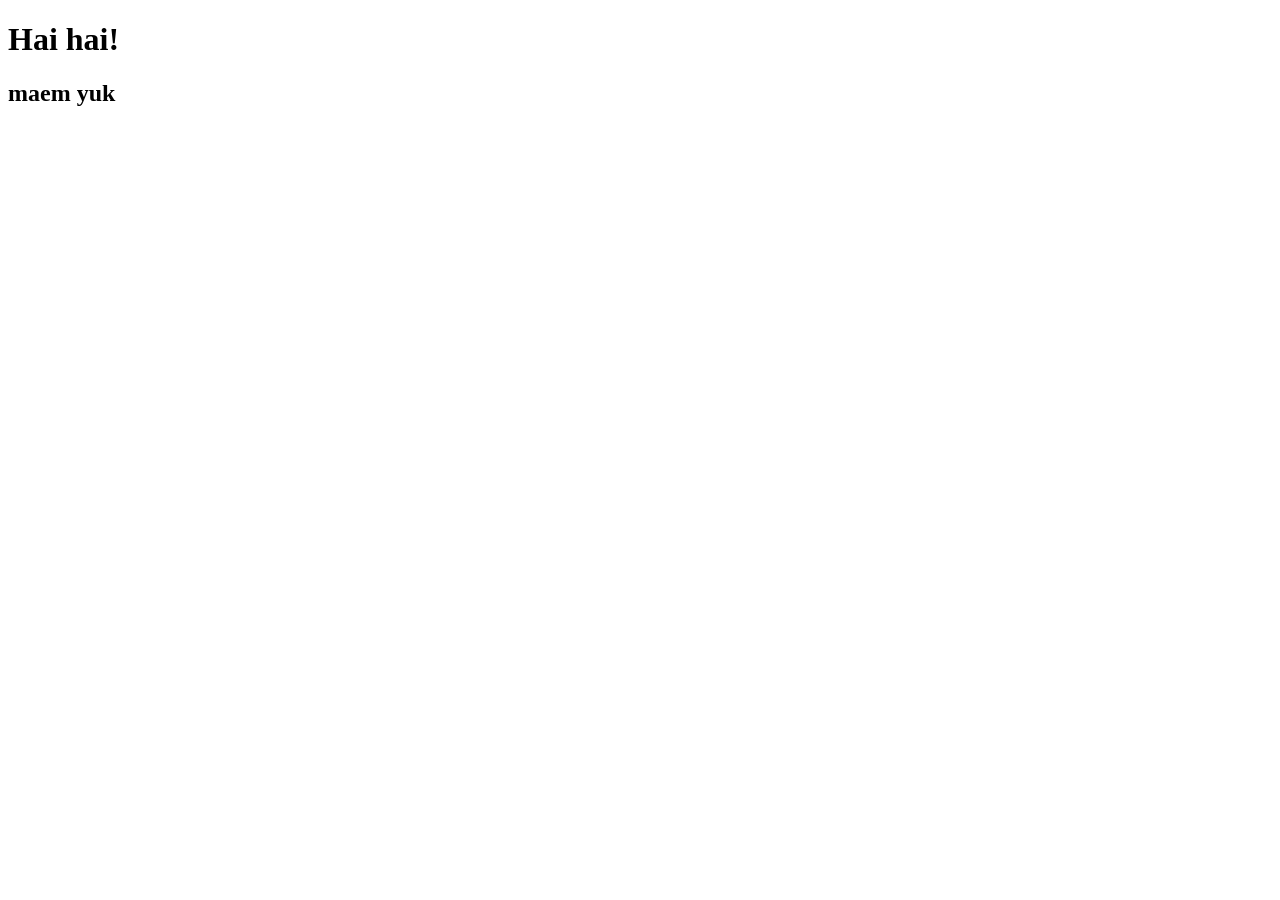
==== index.html @ ae4b8626 "update titut" ====
<!DOCTYPE html>
<html lang="en">
    <head>
        <meta charset="UTF-8">
        <meta name="viewport" content="width=device-width, initial-scale=1.0">
        <title>Document</title>
    </head>
    <body>
        <h1>Hai hai!
        <h2>maem yuk</h2>
    </body>
</html>
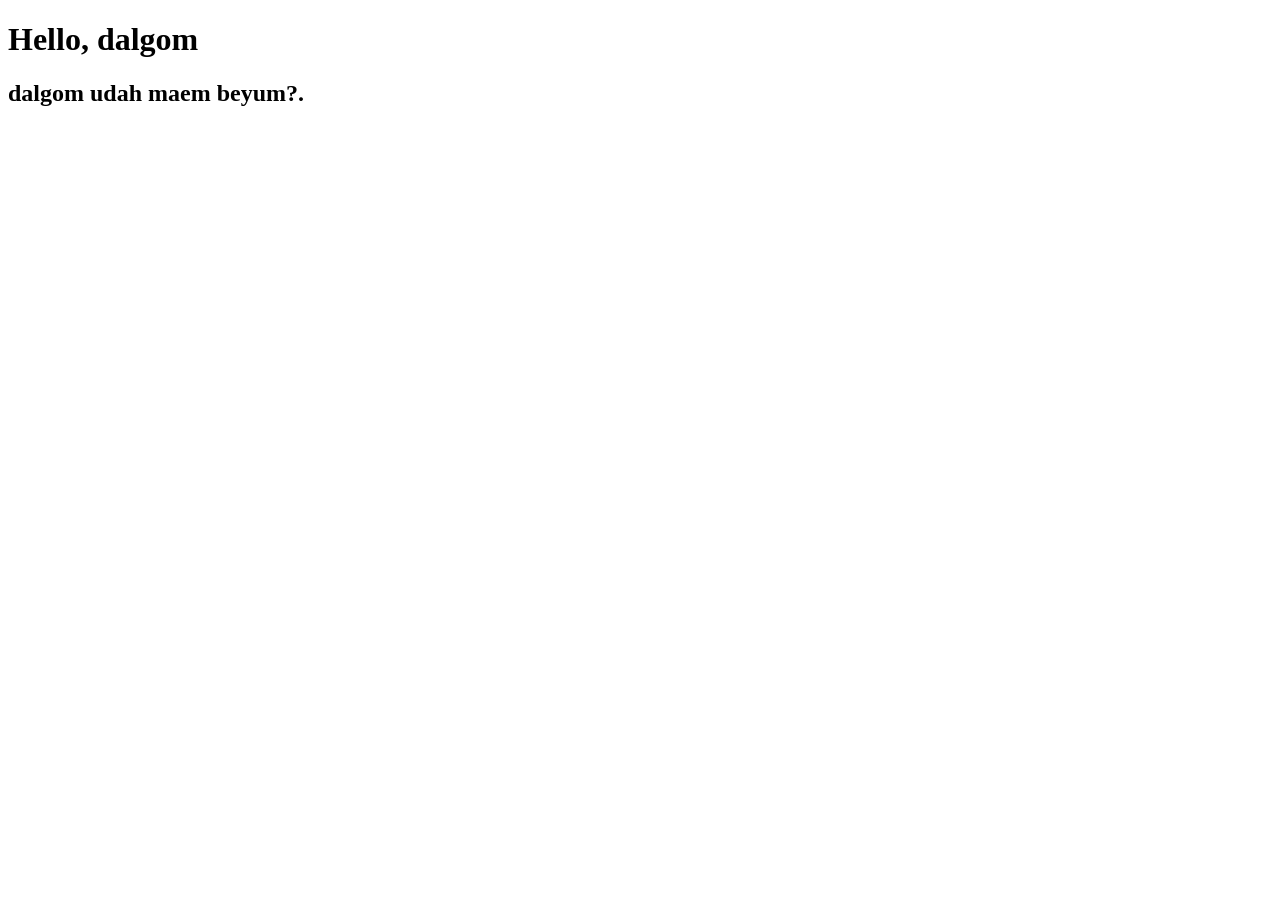
==== commit b52c3eaa: "latihan ti" ====
--- a/index.html
+++ b/index.html
@@ -6,7 +6,7 @@
         <title>Document</title>
     </head>
     <body>
-        <h1>Hai hai!
-        <h2>maem yuk</h2>
+        <h1>Hello, dalgom</h1>
+        <h2>dalgom udah maem beyum?.</h2>
     </body>
-</html>+</html> 
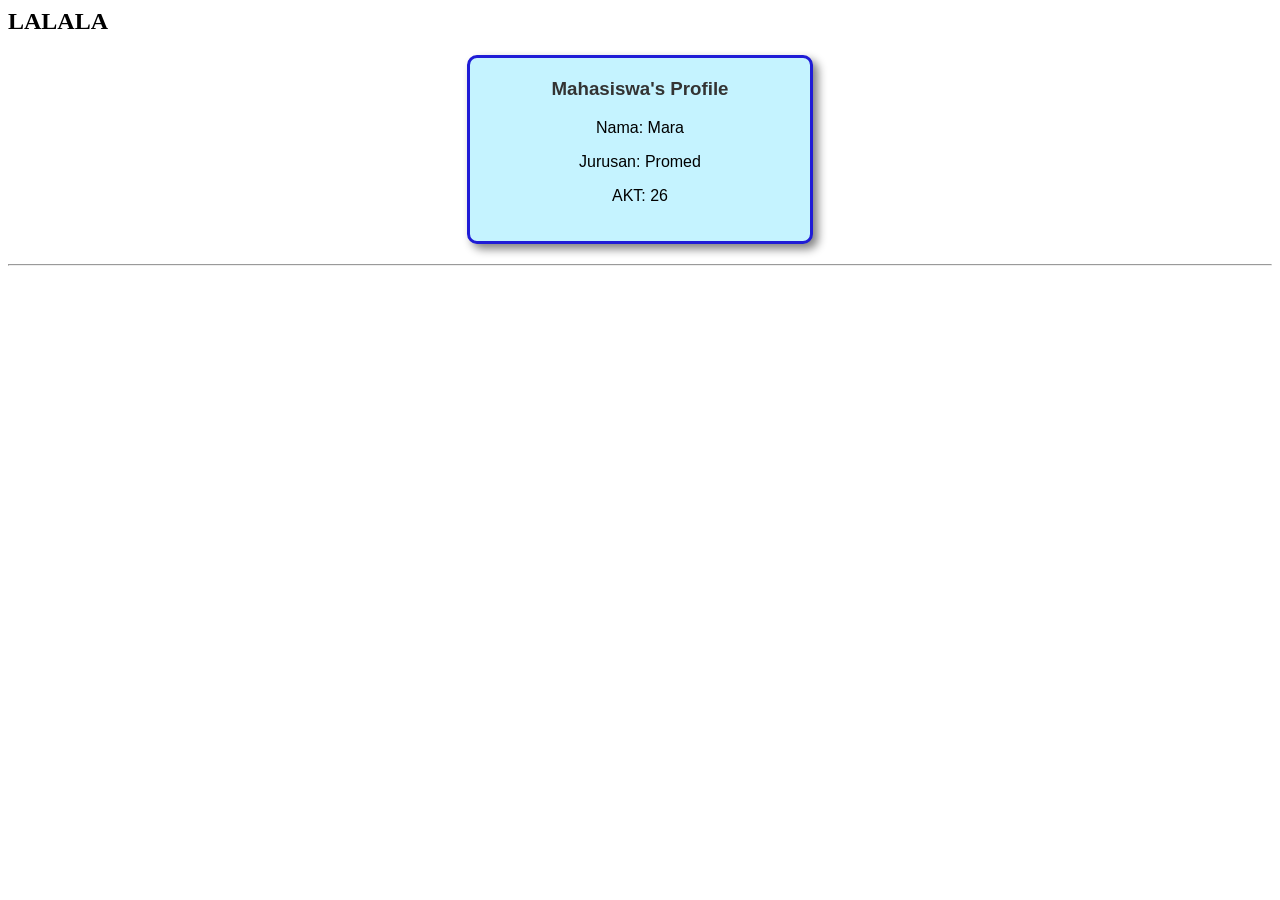
==== commit b4510933: "MARA.html" ====
--- a/index.html
+++ b/index.html
@@ -1,12 +1,23 @@
-<!DOCTYPE html>
-<html lang="en">
-    <head>
-        <meta charset="UTF-8">
-        <meta name="viewport" content="width=device-width, initial-scale=1.0">
-        <title>Document</title>
-    </head>
-    <body>
-        <h1>Hello, dalgom</h1>
-        <h2>dalgom udah maem beyum?.</h2>
-    </body>
-</html> +<html>
+<head>
+    <meta charset="UTF-8">
+   <h2>LALALA</h2>
+    <div style="
+        width: 300px;
+        padding: 20px;
+        margin: 20px auto;
+        background-color: #c5f3ff;
+        border: 3px solid #1f1cd6;
+        border-radius: 10px;
+        text-align: center;
+        font-family: Arial;
+        box-shadow: 5px 5px 10px gray;
+    ">
+        <h3 style="color: #333; margin-top: 0;">Mahasiswa's Profile</h2>
+        <p>Nama: Mara</p>
+        <p>Jurusan: Promed</p>
+        <p>AKT: 26</p>
+    </div>
+    <hr>
+</body>
+</html>
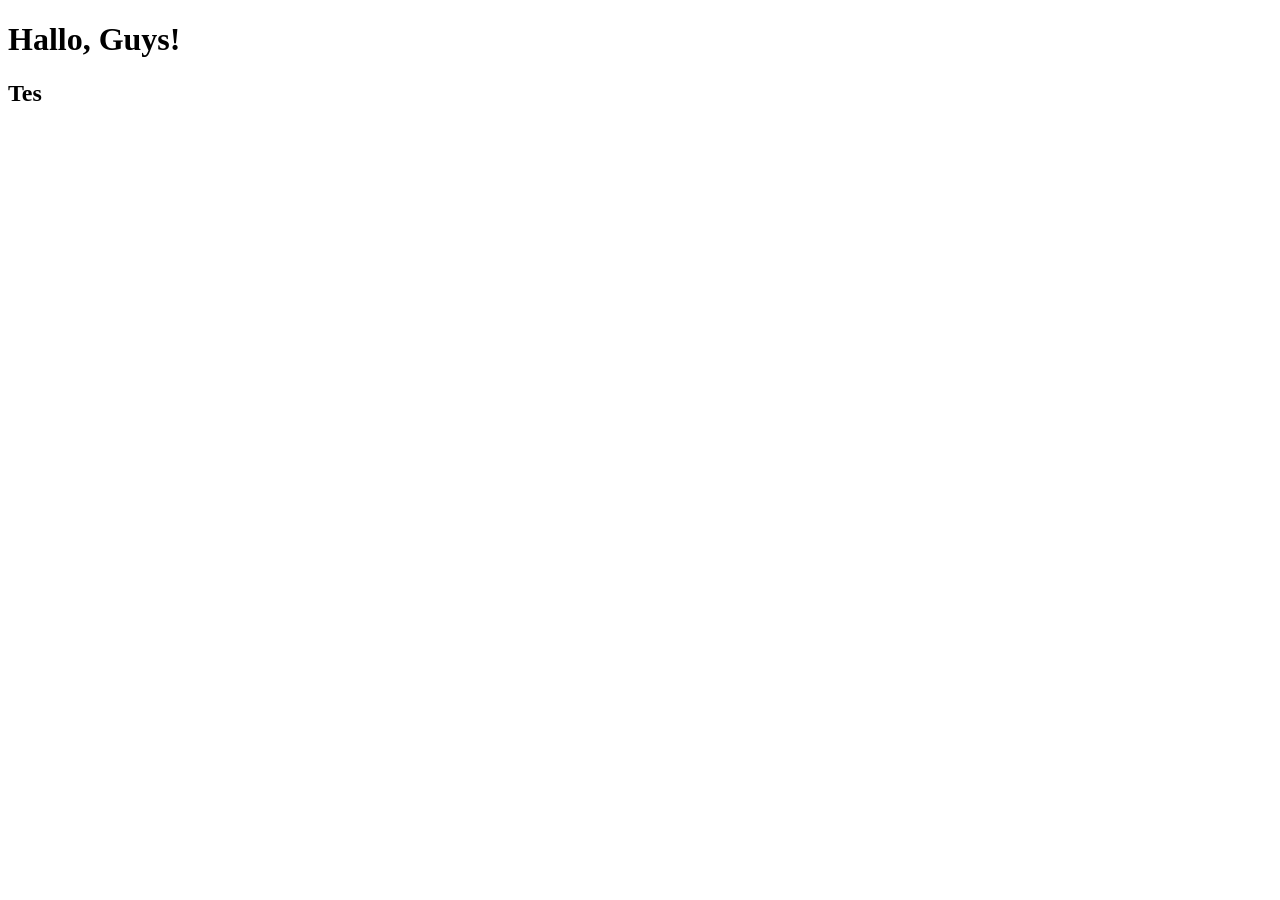
==== commit befbb8b7: "nabil" ====
--- a/index.html
+++ b/index.html
@@ -1,23 +1,12 @@
-<html>
-<head>
-    <meta charset="UTF-8">
-   <h2>LALALA</h2>
-    <div style="
-        width: 300px;
-        padding: 20px;
-        margin: 20px auto;
-        background-color: #c5f3ff;
-        border: 3px solid #1f1cd6;
-        border-radius: 10px;
-        text-align: center;
-        font-family: Arial;
-        box-shadow: 5px 5px 10px gray;
-    ">
-        <h3 style="color: #333; margin-top: 0;">Mahasiswa's Profile</h2>
-        <p>Nama: Mara</p>
-        <p>Jurusan: Promed</p>
-        <p>AKT: 26</p>
-    </div>
-    <hr>
-</body>
+<!DOCTYPE html>
+<html lang="en">
+    <head>
+        <meta charset="UTF-8">
+        <meta name="viewport" content="width=device-width, initial-scale=1.0">
+        <title>Document</title>
+    </head>
+    <body>
+        <h1>Hallo, Guys!</h1>
+        <h2>Tes</h2>
+    </body>
 </html>
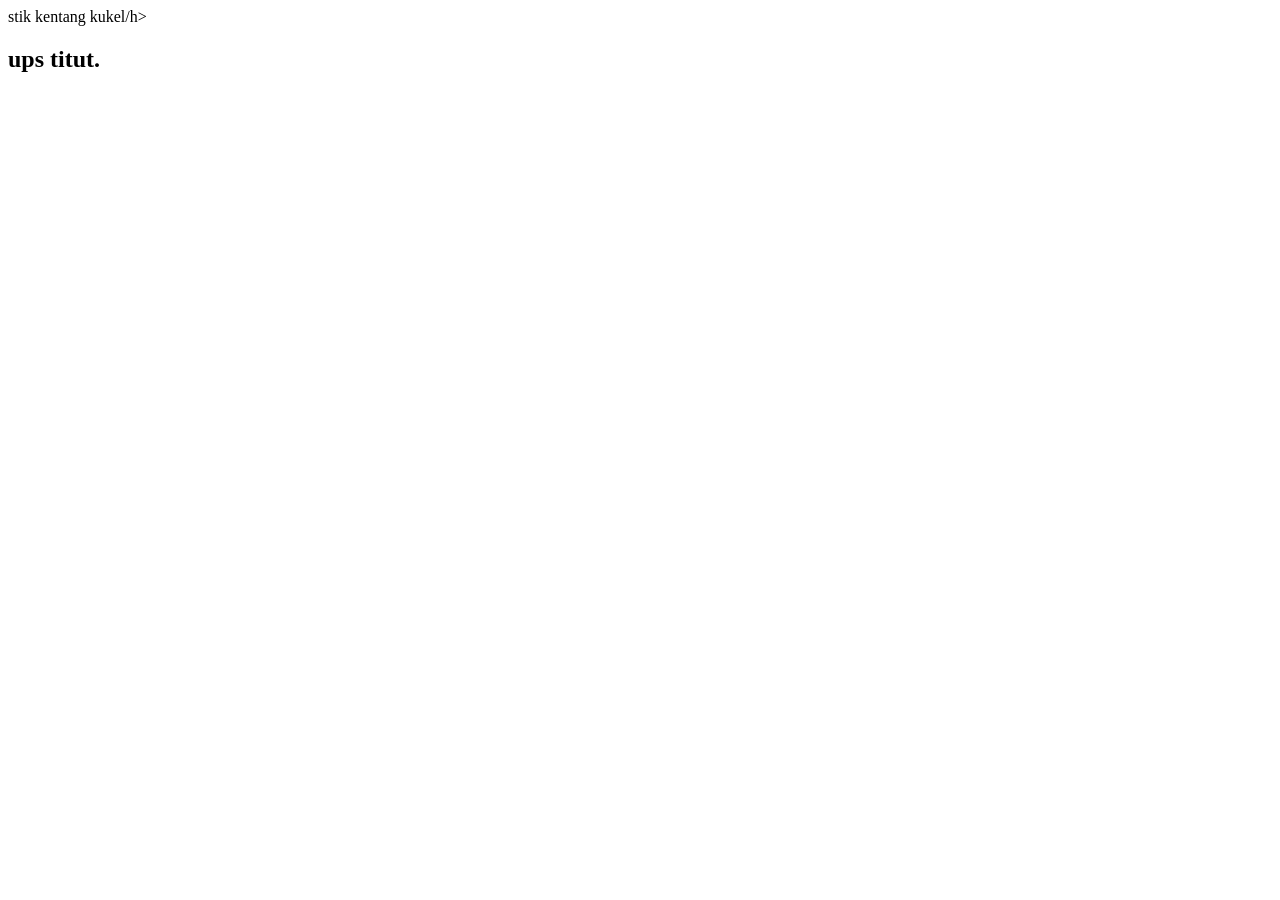
==== commit c21ee1df: "yasmin.html" ====
--- a/index.html
+++ b/index.html
@@ -6,7 +6,7 @@
         <title>Document</title>
     </head>
     <body>
-        <h1>Hallo, Guys!</h1>
-        <h2>Tes</h2>
+        <h>stik kentang kukel/h></h1>
+        <h2>ups titut.</h2>
     </body>
 </html>
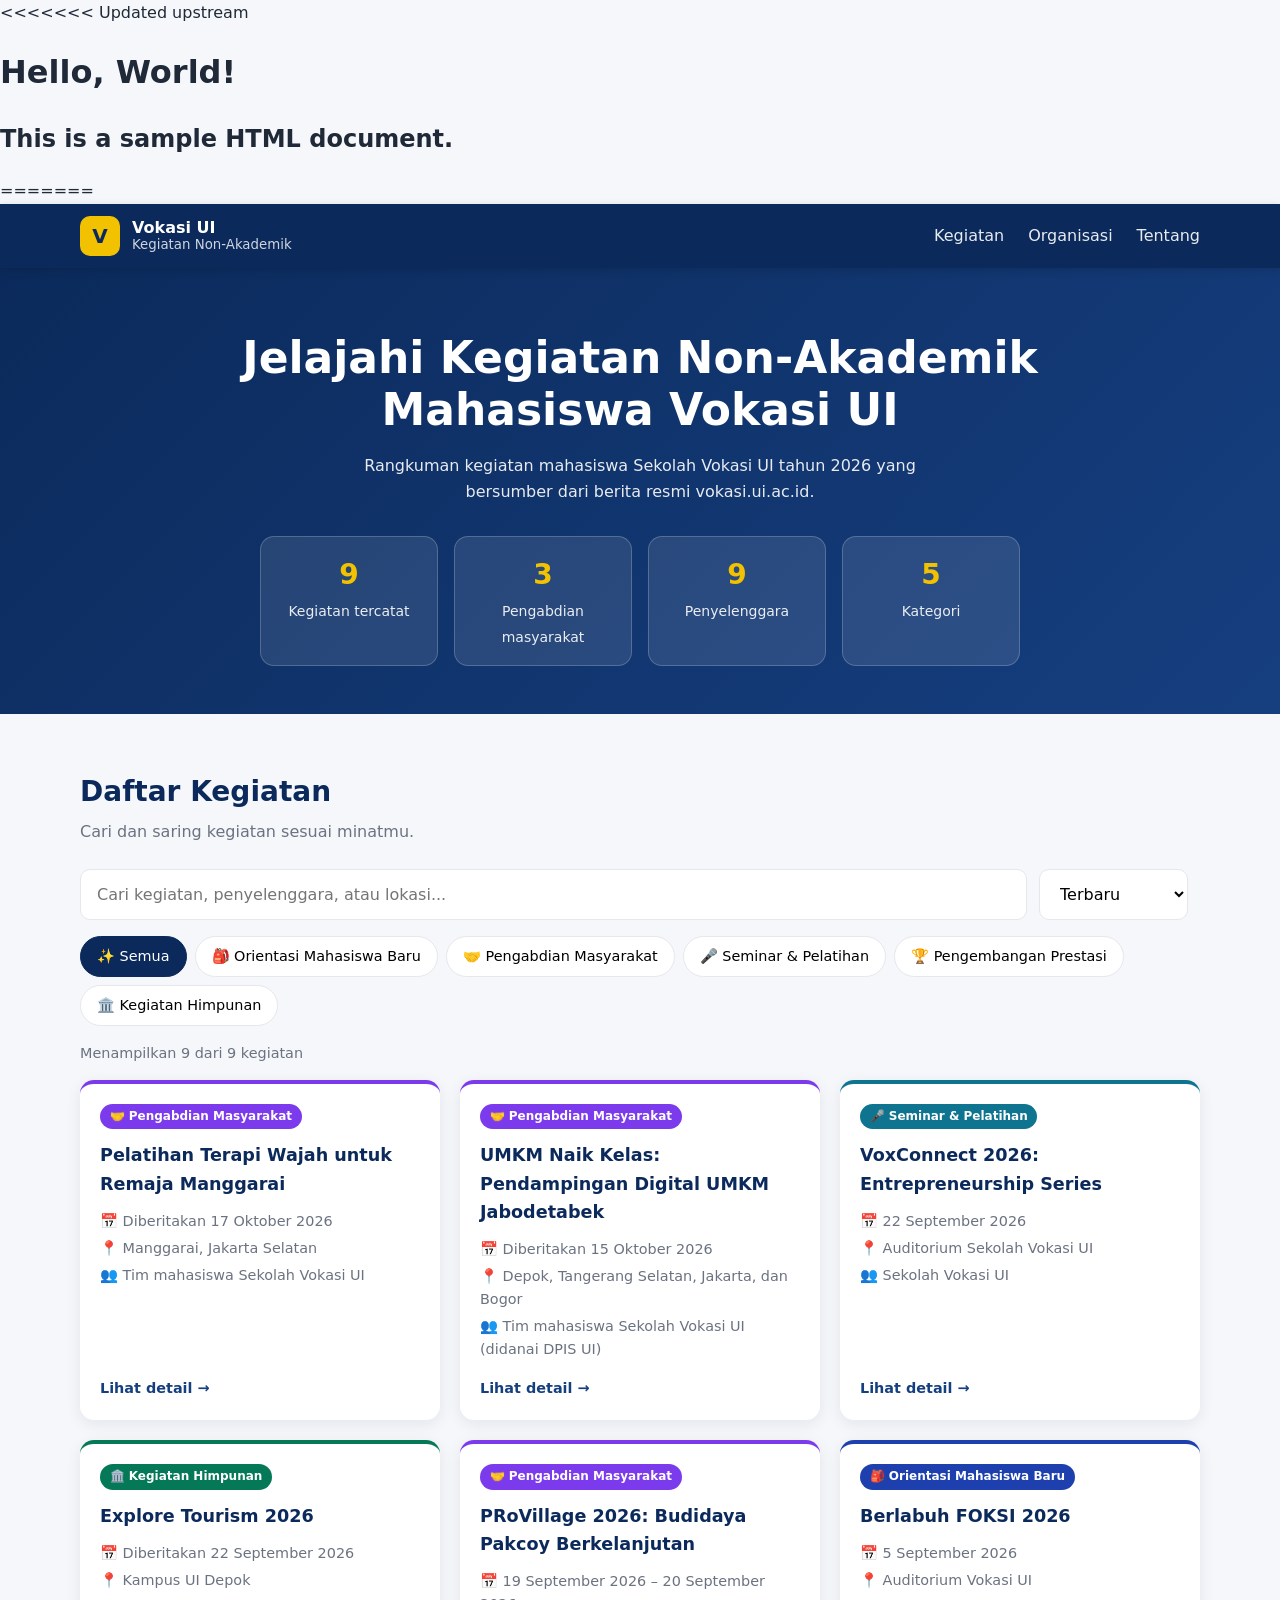
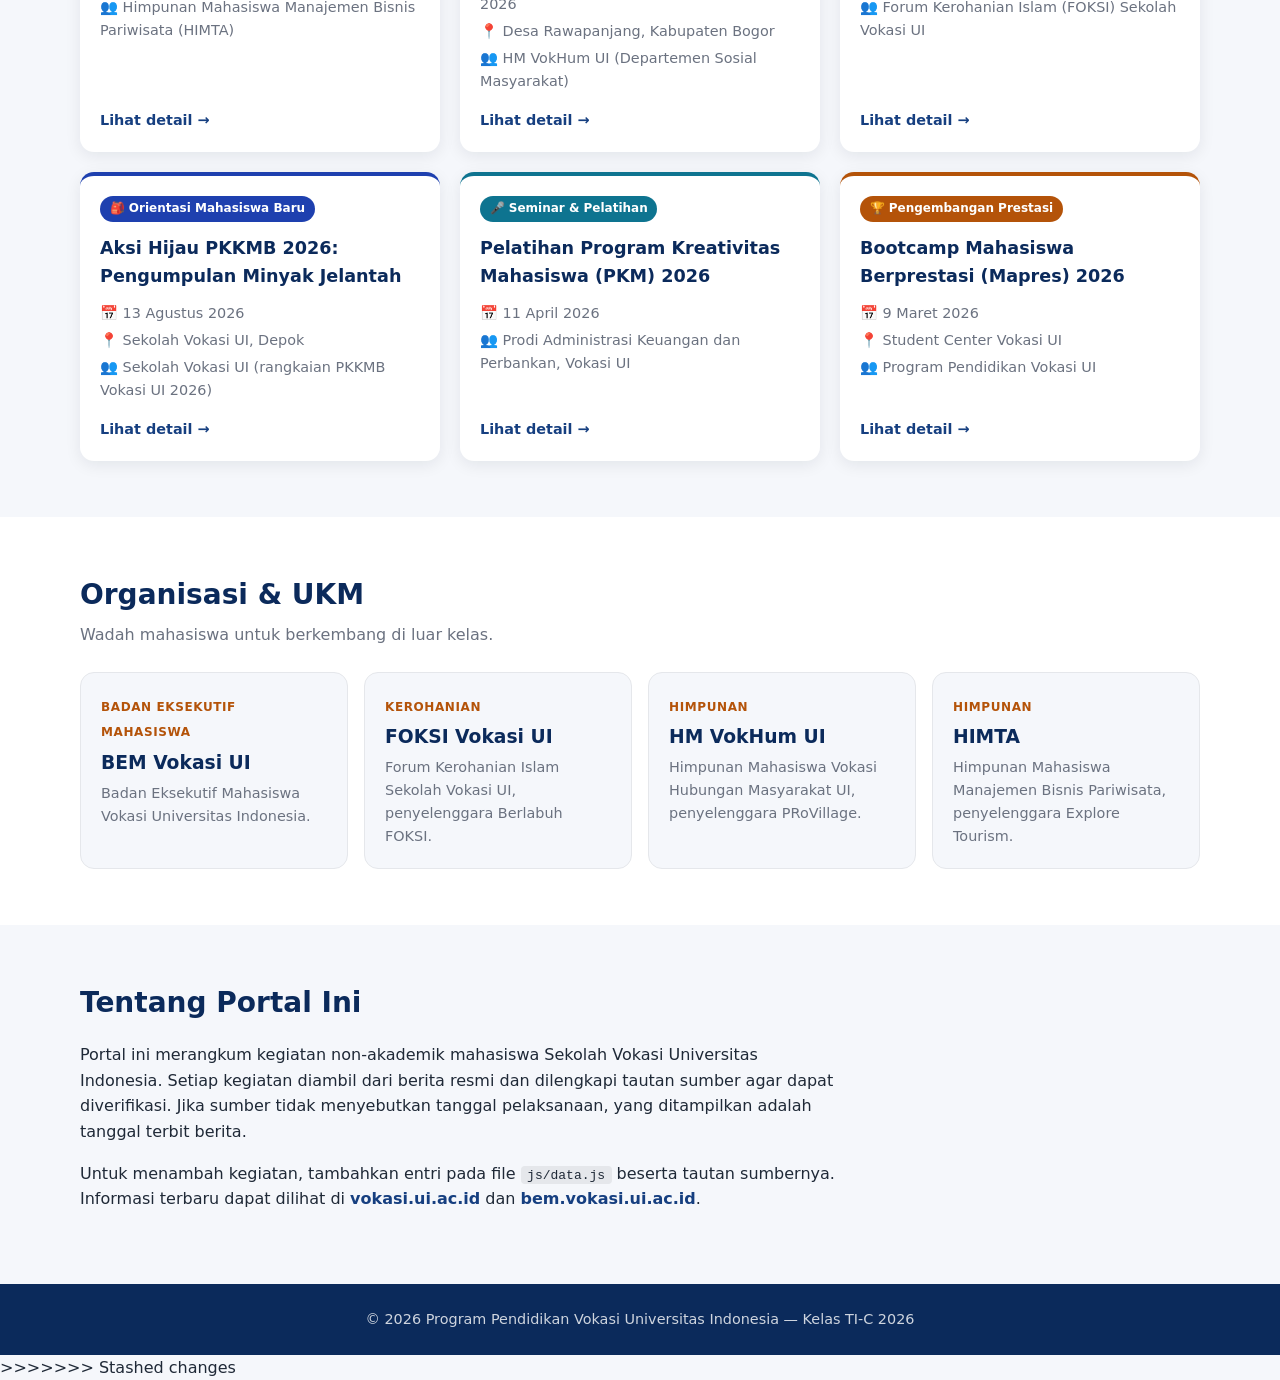
==== commit 68084d15: "testing" ====
--- a/index.html
+++ b/index.html
@@ -1,12 +1,105 @@
 <!DOCTYPE html>
-<html lang="en">
+<html lang="id">
     <head>
         <meta charset="UTF-8">
         <meta name="viewport" content="width=device-width, initial-scale=1.0">
-        <title>Document</title>
+        <title>Kegiatan Non-Akademik | Vokasi UI</title>
+        <meta name="description" content="Portal informasi kegiatan non-akademik mahasiswa Program Pendidikan Vokasi Universitas Indonesia.">
+        <link rel="stylesheet" href="css/style.css">
     </head>
     <body>
-        <h>stik kentang kukel/h></h1>
-        <h2>ups titut.</h2>
+<<<<<<< Updated upstream
+        <h1>Hello, World!</h1>
+        <h2>This is a sample HTML document.</h2>
+=======
+        <header class="navbar">
+            <div class="container navbar-inner">
+                <a href="#" class="brand">
+                    <span class="brand-logo">V</span>
+                    <span class="brand-text">
+                        <strong>Vokasi UI</strong>
+                        <small>Kegiatan Non-Akademik</small>
+                    </span>
+                </a>
+                <button class="nav-toggle" aria-label="Buka menu" aria-expanded="false">☰</button>
+                <nav class="nav-links">
+                    <a href="#kegiatan">Kegiatan</a>
+                    <a href="#organisasi">Organisasi</a>
+                    <a href="#tentang">Tentang</a>
+                </nav>
+            </div>
+        </header>
+
+        <section class="hero">
+            <div class="container">
+                <h1>Jelajahi Kegiatan Non-Akademik<br>Mahasiswa Vokasi UI</h1>
+                <p>Rangkuman kegiatan mahasiswa Sekolah Vokasi UI tahun 2026 yang bersumber dari berita resmi vokasi.ui.ac.id.</p>
+                <div class="stats" id="stats"></div>
+            </div>
+        </section>
+
+        <main>
+            <section id="kegiatan" class="container section">
+                <div class="section-head">
+                    <h2>Daftar Kegiatan</h2>
+                    <p>Cari dan saring kegiatan sesuai minatmu.</p>
+                </div>
+
+                <div class="toolbar">
+                    <input type="search" id="search" placeholder="Cari kegiatan, penyelenggara, atau lokasi..." aria-label="Cari kegiatan">
+                    <select id="sort" aria-label="Urutkan">
+                        <option value="terbaru">Terbaru</option>
+                        <option value="terlama">Terlama</option>
+                        <option value="nama">Nama (A–Z)</option>
+                    </select>
+                </div>
+
+                <div class="chips" id="categories" role="tablist" aria-label="Kategori"></div>
+
+                <p class="result-count" id="result-count"></p>
+                <div class="grid" id="event-list"></div>
+                <p class="empty" id="empty" hidden>Tidak ada kegiatan yang cocok dengan pencarianmu.</p>
+            </section>
+
+            <section id="organisasi" class="section section-alt">
+                <div class="container">
+                    <div class="section-head">
+                        <h2>Organisasi &amp; UKM</h2>
+                        <p>Wadah mahasiswa untuk berkembang di luar kelas.</p>
+                    </div>
+                    <div class="org-grid" id="org-list"></div>
+                </div>
+            </section>
+
+            <section id="tentang" class="container section about">
+                <h2>Tentang Portal Ini</h2>
+                <p>
+                    Portal ini merangkum kegiatan non-akademik mahasiswa Sekolah Vokasi Universitas Indonesia.
+                    Setiap kegiatan diambil dari berita resmi dan dilengkapi tautan sumber agar dapat diverifikasi.
+                    Jika sumber tidak menyebutkan tanggal pelaksanaan, yang ditampilkan adalah tanggal terbit berita.
+                </p>
+                <p>
+                    Untuk menambah kegiatan, tambahkan entri pada file <code>js/data.js</code> beserta tautan sumbernya.
+                    Informasi terbaru dapat dilihat di
+                    <a href="https://vokasi.ui.ac.id/web/" target="_blank" rel="noopener">vokasi.ui.ac.id</a> dan
+                    <a href="https://bem.vokasi.ui.ac.id/" target="_blank" rel="noopener">bem.vokasi.ui.ac.id</a>.
+                </p>
+            </section>
+        </main>
+
+        <footer class="footer">
+            <div class="container">
+                <p>&copy; <span id="year"></span> Program Pendidikan Vokasi Universitas Indonesia — Kelas TI-C 2026</p>
+            </div>
+        </footer>
+
+        <dialog id="detail" class="modal">
+            <button class="modal-close" aria-label="Tutup">&times;</button>
+            <div id="detail-body"></div>
+        </dialog>
+
+        <script src="js/data.js"></script>
+        <script src="js/app.js"></script>
+>>>>>>> Stashed changes
     </body>
-</html>+</html>
--- a/css/style.css
+++ b/css/style.css
@@ -0,0 +1,462 @@
+:root {
+    --primary: #0b2a5b;
+    --primary-light: #163f80;
+    --accent: #f2c200;
+    --bg: #f5f7fb;
+    --surface: #ffffff;
+    --text: #1f2937;
+    --muted: #6b7280;
+    --border: #e5e7eb;
+    --radius: 14px;
+    --shadow: 0 4px 16px rgba(15, 23, 42, 0.08);
+}
+
+* {
+    box-sizing: border-box;
+}
+
+html {
+    scroll-behavior: smooth;
+}
+
+body {
+    margin: 0;
+    font-family: system-ui, -apple-system, "Segoe UI", Roboto, "Helvetica Neue", Arial, sans-serif;
+    color: var(--text);
+    background: var(--bg);
+    line-height: 1.6;
+}
+
+a {
+    color: inherit;
+    text-decoration: none;
+}
+
+.container {
+    width: min(1120px, 100% - 2rem);
+    margin-inline: auto;
+}
+
+/* Navbar */
+.navbar {
+    position: sticky;
+    top: 0;
+    z-index: 10;
+    background: var(--primary);
+    color: #fff;
+    box-shadow: 0 2px 8px rgba(0, 0, 0, 0.15);
+}
+
+.navbar-inner {
+    display: flex;
+    align-items: center;
+    justify-content: space-between;
+    padding-block: 0.75rem;
+}
+
+.brand {
+    display: flex;
+    align-items: center;
+    gap: 0.75rem;
+}
+
+.brand-logo {
+    display: grid;
+    place-items: center;
+    width: 40px;
+    height: 40px;
+    border-radius: 10px;
+    background: var(--accent);
+    color: var(--primary);
+    font-weight: 800;
+    font-size: 1.25rem;
+}
+
+.brand-text {
+    display: flex;
+    flex-direction: column;
+    line-height: 1.2;
+}
+
+.brand-text small {
+    opacity: 0.8;
+}
+
+.nav-links {
+    display: flex;
+    gap: 1.5rem;
+}
+
+.nav-links a {
+    font-weight: 500;
+    opacity: 0.9;
+}
+
+.nav-links a:hover {
+    color: var(--accent);
+    opacity: 1;
+}
+
+.nav-toggle {
+    display: none;
+    background: none;
+    border: 0;
+    color: #fff;
+    font-size: 1.5rem;
+    cursor: pointer;
+}
+
+/* Hero */
+.hero {
+    background: linear-gradient(135deg, var(--primary) 0%, var(--primary-light) 100%);
+    color: #fff;
+    padding: 4rem 0 3rem;
+    text-align: center;
+}
+
+.hero h1 {
+    margin: 0 0 1rem;
+    font-size: clamp(1.75rem, 4vw, 2.75rem);
+    line-height: 1.2;
+}
+
+.hero p {
+    margin: 0 auto 2rem;
+    max-width: 640px;
+    opacity: 0.9;
+}
+
+.stats {
+    display: grid;
+    grid-template-columns: repeat(4, 1fr);
+    gap: 1rem;
+    max-width: 760px;
+    margin-inline: auto;
+}
+
+.stat {
+    background: rgba(255, 255, 255, 0.1);
+    border: 1px solid rgba(255, 255, 255, 0.2);
+    border-radius: var(--radius);
+    padding: 1rem;
+}
+
+.stat strong {
+    display: block;
+    font-size: 1.75rem;
+    color: var(--accent);
+}
+
+.stat span {
+    font-size: 0.875rem;
+    opacity: 0.9;
+}
+
+/* Sections */
+.section {
+    padding-block: 3.5rem;
+}
+
+.section-alt {
+    background: var(--surface);
+}
+
+.section-head {
+    margin-bottom: 1.5rem;
+}
+
+.section-head h2,
+.about h2 {
+    margin: 0;
+    color: var(--primary);
+    font-size: 1.75rem;
+}
+
+.section-head p {
+    margin: 0.25rem 0 0;
+    color: var(--muted);
+}
+
+/* Toolbar */
+.toolbar {
+    display: grid;
+    grid-template-columns: 1fr auto auto;
+    gap: 0.75rem;
+    margin-bottom: 1rem;
+}
+
+.toolbar input,
+.toolbar select {
+    padding: 0.75rem 1rem;
+    border: 1px solid var(--border);
+    border-radius: 10px;
+    font: inherit;
+    background: var(--surface);
+}
+
+.toolbar input:focus,
+.toolbar select:focus {
+    outline: 2px solid var(--primary-light);
+    outline-offset: 1px;
+}
+
+.chips {
+    display: flex;
+    flex-wrap: wrap;
+    gap: 0.5rem;
+    margin-bottom: 1rem;
+}
+
+.chip {
+    padding: 0.5rem 1rem;
+    border: 1px solid var(--border);
+    border-radius: 999px;
+    background: var(--surface);
+    font: inherit;
+    font-size: 0.9rem;
+    cursor: pointer;
+    transition: all 0.15s;
+}
+
+.chip:hover {
+    border-color: var(--primary-light);
+}
+
+.chip.active {
+    background: var(--primary);
+    border-color: var(--primary);
+    color: #fff;
+}
+
+.result-count {
+    color: var(--muted);
+    font-size: 0.9rem;
+}
+
+/* Cards */
+.grid {
+    display: grid;
+    grid-template-columns: repeat(auto-fill, minmax(300px, 1fr));
+    gap: 1.25rem;
+}
+
+.card {
+    display: flex;
+    flex-direction: column;
+    gap: 0.25rem;
+    padding: 1.25rem;
+    background: var(--surface);
+    border-radius: var(--radius);
+    border-top: 4px solid var(--accent);
+    box-shadow: var(--shadow);
+    cursor: pointer;
+    transition: transform 0.15s, box-shadow 0.15s;
+}
+
+.card:hover,
+.card:focus-visible {
+    transform: translateY(-3px);
+    box-shadow: 0 10px 24px rgba(15, 23, 42, 0.12);
+    outline: none;
+}
+
+.card-top {
+    display: flex;
+    justify-content: space-between;
+    align-items: center;
+    gap: 0.5rem;
+    margin-bottom: 0.5rem;
+}
+
+.card h3 {
+    margin: 0 0 0.5rem;
+    font-size: 1.1rem;
+    color: var(--primary);
+}
+
+.meta {
+    margin: 0;
+    font-size: 0.9rem;
+    color: var(--muted);
+}
+
+.card-link {
+    margin-top: auto;
+    padding-top: 0.75rem;
+    font-weight: 600;
+    font-size: 0.9rem;
+    color: var(--primary-light);
+}
+
+.badge {
+    display: inline-block;
+    padding: 0.2rem 0.6rem;
+    border-radius: 999px;
+    color: #fff;
+    font-size: 0.75rem;
+    font-weight: 600;
+}
+
+.source-link {
+    display: inline-block;
+    margin-top: 1.25rem;
+    font-weight: 600;
+    color: var(--primary-light);
+}
+
+.source-link:hover,
+.about a:hover {
+    text-decoration: underline;
+}
+
+.about a {
+    color: var(--primary-light);
+    font-weight: 600;
+}
+
+.empty {
+    text-align: center;
+    color: var(--muted);
+    padding: 2rem;
+}
+
+/* Organizations */
+.org-grid {
+    display: grid;
+    grid-template-columns: repeat(auto-fill, minmax(240px, 1fr));
+    gap: 1rem;
+}
+
+.org {
+    padding: 1.25rem;
+    border: 1px solid var(--border);
+    border-radius: var(--radius);
+    background: var(--bg);
+}
+
+.org-type {
+    font-size: 0.75rem;
+    font-weight: 600;
+    text-transform: uppercase;
+    letter-spacing: 0.05em;
+    color: #b45309;
+}
+
+.org h3 {
+    margin: 0.25rem 0;
+    color: var(--primary);
+}
+
+.org p {
+    margin: 0;
+    font-size: 0.9rem;
+    color: var(--muted);
+}
+
+/* About */
+.about p {
+    max-width: 760px;
+}
+
+.about code {
+    background: #e5e7eb;
+    padding: 0.1rem 0.4rem;
+    border-radius: 4px;
+}
+
+/* Modal */
+.modal {
+    width: min(560px, 100% - 2rem);
+    border: 0;
+    border-radius: var(--radius);
+    padding: 2rem;
+    box-shadow: 0 20px 50px rgba(0, 0, 0, 0.3);
+}
+
+.modal::backdrop {
+    background: rgba(15, 23, 42, 0.6);
+}
+
+.modal h2 {
+    margin: 0.75rem 0 0.5rem;
+    color: var(--primary);
+}
+
+.modal-close {
+    position: absolute;
+    top: 0.75rem;
+    right: 1rem;
+    background: none;
+    border: 0;
+    font-size: 1.75rem;
+    cursor: pointer;
+    color: var(--muted);
+}
+
+.modal dl {
+    display: grid;
+    grid-template-columns: max-content 1fr;
+    gap: 0.4rem 1rem;
+    margin: 1.25rem 0 0;
+}
+
+.modal dt {
+    font-weight: 600;
+    color: var(--muted);
+}
+
+.modal dd {
+    margin: 0;
+}
+
+/* Footer */
+.footer {
+    background: var(--primary);
+    color: rgba(255, 255, 255, 0.8);
+    text-align: center;
+    padding: 1.5rem 0;
+    font-size: 0.9rem;
+}
+
+.footer p {
+    margin: 0;
+}
+
+/* Responsive */
+@media (max-width: 720px) {
+    .nav-toggle {
+        display: block;
+    }
+
+    .nav-links {
+        display: none;
+        position: absolute;
+        top: 100%;
+        left: 0;
+        right: 0;
+        flex-direction: column;
+        gap: 0;
+        background: var(--primary);
+    }
+
+    .nav-links.open {
+        display: flex;
+    }
+
+    .nav-links a {
+        padding: 0.9rem 1rem;
+        border-top: 1px solid rgba(255, 255, 255, 0.1);
+    }
+
+    .stats {
+        grid-template-columns: repeat(2, 1fr);
+    }
+
+    .toolbar {
+        grid-template-columns: 1fr 1fr;
+    }
+
+    .toolbar input {
+        grid-column: 1 / -1;
+    }
+}
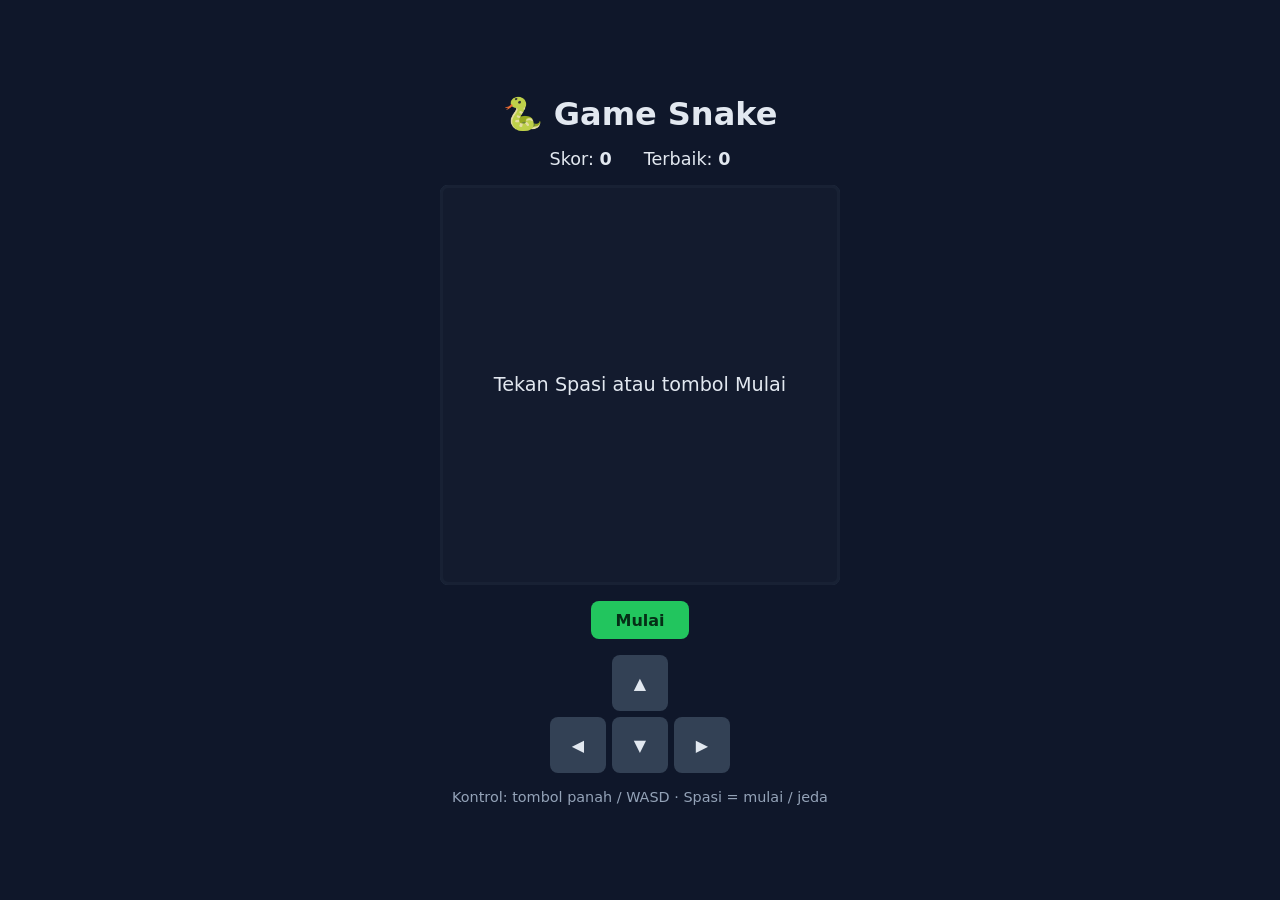
==== commit c82215b1: "testing" ====
--- a/index.html
+++ b/index.html
@@ -3,103 +3,312 @@
     <head>
         <meta charset="UTF-8">
         <meta name="viewport" content="width=device-width, initial-scale=1.0">
-        <title>Kegiatan Non-Akademik | Vokasi UI</title>
-        <meta name="description" content="Portal informasi kegiatan non-akademik mahasiswa Program Pendidikan Vokasi Universitas Indonesia.">
-        <link rel="stylesheet" href="css/style.css">
+        <title>Game Snake</title>
+        <style>
+            * {
+                box-sizing: border-box;
+            }
+
+            body {
+                margin: 0;
+                min-height: 100vh;
+                display: flex;
+                flex-direction: column;
+                align-items: center;
+                justify-content: center;
+                gap: 1rem;
+                padding: 1rem;
+                font-family: system-ui, -apple-system, "Segoe UI", Roboto, sans-serif;
+                background: #0f172a;
+                color: #e2e8f0;
+            }
+
+            h1 {
+                margin: 0;
+            }
+
+            .info {
+                display: flex;
+                gap: 2rem;
+                font-size: 1.1rem;
+            }
+
+            .papan {
+                position: relative;
+                width: min(400px, 100%);
+            }
+
+            canvas {
+                display: block;
+                width: 100%;
+                aspect-ratio: 1;
+                background: #1e293b;
+                border: 3px solid #334155;
+                border-radius: 8px;
+            }
+
+            .pesan {
+                position: absolute;
+                inset: 0;
+                display: grid;
+                place-items: center;
+                margin: 0;
+                padding: 1rem;
+                text-align: center;
+                font-size: 1.2rem;
+                background: rgba(15, 23, 42, 0.75);
+                border-radius: 8px;
+            }
+
+            .pesan[hidden] {
+                display: none;
+            }
+
+            button {
+                font: inherit;
+                cursor: pointer;
+                border: none;
+                border-radius: 8px;
+                background: #22c55e;
+                color: #052e16;
+                font-weight: 700;
+                padding: 0.6rem 1.5rem;
+            }
+
+            .tombol-arah {
+                display: grid;
+                grid-template-columns: repeat(3, 56px);
+                gap: 6px;
+            }
+
+            .tombol-arah button {
+                height: 56px;
+                padding: 0;
+                background: #334155;
+                color: #e2e8f0;
+            }
+
+            .tombol-arah [data-arah="atas"] { grid-column: 2; }
+            .tombol-arah [data-arah="kiri"] { grid-column: 1; grid-row: 2; }
+            .tombol-arah [data-arah="bawah"] { grid-column: 2; grid-row: 2; }
+            .tombol-arah [data-arah="kanan"] { grid-column: 3; grid-row: 2; }
+
+            .petunjuk {
+                margin: 0;
+                color: #94a3b8;
+                font-size: 0.9rem;
+                text-align: center;
+            }
+        </style>
     </head>
     <body>
-<<<<<<< Updated upstream
-        <h1>Hello, World!</h1>
-        <h2>This is a sample HTML document.</h2>
-=======
-        <header class="navbar">
-            <div class="container navbar-inner">
-                <a href="#" class="brand">
-                    <span class="brand-logo">V</span>
-                    <span class="brand-text">
-                        <strong>Vokasi UI</strong>
-                        <small>Kegiatan Non-Akademik</small>
-                    </span>
-                </a>
-                <button class="nav-toggle" aria-label="Buka menu" aria-expanded="false">☰</button>
-                <nav class="nav-links">
-                    <a href="#kegiatan">Kegiatan</a>
-                    <a href="#organisasi">Organisasi</a>
-                    <a href="#tentang">Tentang</a>
-                </nav>
-            </div>
-        </header>
-
-        <section class="hero">
-            <div class="container">
-                <h1>Jelajahi Kegiatan Non-Akademik<br>Mahasiswa Vokasi UI</h1>
-                <p>Rangkuman kegiatan mahasiswa Sekolah Vokasi UI tahun 2026 yang bersumber dari berita resmi vokasi.ui.ac.id.</p>
-                <div class="stats" id="stats"></div>
-            </div>
-        </section>
-
-        <main>
-            <section id="kegiatan" class="container section">
-                <div class="section-head">
-                    <h2>Daftar Kegiatan</h2>
-                    <p>Cari dan saring kegiatan sesuai minatmu.</p>
-                </div>
-
-                <div class="toolbar">
-                    <input type="search" id="search" placeholder="Cari kegiatan, penyelenggara, atau lokasi..." aria-label="Cari kegiatan">
-                    <select id="sort" aria-label="Urutkan">
-                        <option value="terbaru">Terbaru</option>
-                        <option value="terlama">Terlama</option>
-                        <option value="nama">Nama (A–Z)</option>
-                    </select>
-                </div>
-
-                <div class="chips" id="categories" role="tablist" aria-label="Kategori"></div>
-
-                <p class="result-count" id="result-count"></p>
-                <div class="grid" id="event-list"></div>
-                <p class="empty" id="empty" hidden>Tidak ada kegiatan yang cocok dengan pencarianmu.</p>
-            </section>
-
-            <section id="organisasi" class="section section-alt">
-                <div class="container">
-                    <div class="section-head">
-                        <h2>Organisasi &amp; UKM</h2>
-                        <p>Wadah mahasiswa untuk berkembang di luar kelas.</p>
-                    </div>
-                    <div class="org-grid" id="org-list"></div>
-                </div>
-            </section>
-
-            <section id="tentang" class="container section about">
-                <h2>Tentang Portal Ini</h2>
-                <p>
-                    Portal ini merangkum kegiatan non-akademik mahasiswa Sekolah Vokasi Universitas Indonesia.
-                    Setiap kegiatan diambil dari berita resmi dan dilengkapi tautan sumber agar dapat diverifikasi.
-                    Jika sumber tidak menyebutkan tanggal pelaksanaan, yang ditampilkan adalah tanggal terbit berita.
-                </p>
-                <p>
-                    Untuk menambah kegiatan, tambahkan entri pada file <code>js/data.js</code> beserta tautan sumbernya.
-                    Informasi terbaru dapat dilihat di
-                    <a href="https://vokasi.ui.ac.id/web/" target="_blank" rel="noopener">vokasi.ui.ac.id</a> dan
-                    <a href="https://bem.vokasi.ui.ac.id/" target="_blank" rel="noopener">bem.vokasi.ui.ac.id</a>.
-                </p>
-            </section>
-        </main>
-
-        <footer class="footer">
-            <div class="container">
-                <p>&copy; <span id="year"></span> Program Pendidikan Vokasi Universitas Indonesia — Kelas TI-C 2026</p>
-            </div>
-        </footer>
-
-        <dialog id="detail" class="modal">
-            <button class="modal-close" aria-label="Tutup">&times;</button>
-            <div id="detail-body"></div>
-        </dialog>
-
-        <script src="js/data.js"></script>
-        <script src="js/app.js"></script>
->>>>>>> Stashed changes
+        <h1>🐍 Game Snake</h1>
+
+        <div class="info">
+            <span>Skor: <strong id="skor">0</strong></span>
+            <span>Terbaik: <strong id="terbaik">0</strong></span>
+        </div>
+
+        <div class="papan">
+            <canvas id="kanvas" width="400" height="400"></canvas>
+            <p class="pesan" id="pesan">Tekan Spasi atau tombol Mulai</p>
+        </div>
+
+        <button id="tombol-mulai">Mulai</button>
+
+        <div class="tombol-arah">
+            <button data-arah="atas" aria-label="Atas">▲</button>
+            <button data-arah="kiri" aria-label="Kiri">◀</button>
+            <button data-arah="bawah" aria-label="Bawah">▼</button>
+            <button data-arah="kanan" aria-label="Kanan">▶</button>
+        </div>
+
+        <p class="petunjuk">Kontrol: tombol panah / WASD · Spasi = mulai / jeda</p>
+
+        <script>
+            // ===== PENGATURAN =====
+            const kanvas = document.getElementById("kanvas");
+            const ctx = kanvas.getContext("2d");
+            const UKURAN_KOTAK = 20;                       // ukuran satu kotak (piksel)
+            const JUMLAH_KOTAK = kanvas.width / UKURAN_KOTAK; // 20 x 20 kotak
+            const KECEPATAN_AWAL = 150;                    // milidetik per langkah
+
+            const elSkor = document.getElementById("skor");
+            const elTerbaik = document.getElementById("terbaik");
+            const elPesan = document.getElementById("pesan");
+            const tombolMulai = document.getElementById("tombol-mulai");
+
+            const ARAH = {
+                atas: { x: 0, y: -1 },
+                bawah: { x: 0, y: 1 },
+                kiri: { x: -1, y: 0 },
+                kanan: { x: 1, y: 0 },
+            };
+
+            // ===== STATUS GAME =====
+            let ular, arah, arahBerikutnya, makanan, skor, kecepatan, timer;
+            let sedangMain = false;
+            let terbaik = Number(localStorage.getItem("snake-terbaik")) || 0;
+            elTerbaik.textContent = terbaik;
+
+            function mulaiGame() {
+                ular = [
+                    { x: 10, y: 10 },
+                    { x: 9, y: 10 },
+                    { x: 8, y: 10 },
+                ];
+                arah = ARAH.kanan;
+                arahBerikutnya = ARAH.kanan;
+                skor = 0;
+                kecepatan = KECEPATAN_AWAL;
+                elSkor.textContent = skor;
+                taruhMakanan();
+                lanjutkan();
+            }
+
+            function lanjutkan() {
+                sedangMain = true;
+                elPesan.hidden = true;
+                tombolMulai.textContent = "Jeda";
+                clearInterval(timer);
+                timer = setInterval(langkah, kecepatan);
+            }
+
+            function jeda() {
+                sedangMain = false;
+                clearInterval(timer);
+                tampilkanPesan("Jeda — tekan Spasi untuk lanjut");
+                tombolMulai.textContent = "Lanjut";
+            }
+
+            function gameOver() {
+                sedangMain = false;
+                clearInterval(timer);
+                ular = null; // tandai bahwa game harus diulang dari awal
+                if (skor > terbaik) {
+                    terbaik = skor;
+                    localStorage.setItem("snake-terbaik", terbaik);
+                    elTerbaik.textContent = terbaik;
+                }
+                tampilkanPesan(`Game Over! Skor: ${skor}`);
+                tombolMulai.textContent = "Main Lagi";
+            }
+
+            function tampilkanPesan(teks) {
+                elPesan.textContent = teks;
+                elPesan.hidden = false;
+            }
+
+            // Taruh makanan di kotak acak yang tidak tertutup badan ular
+            function taruhMakanan() {
+                do {
+                    makanan = {
+                        x: Math.floor(Math.random() * JUMLAH_KOTAK),
+                        y: Math.floor(Math.random() * JUMLAH_KOTAK),
+                    };
+                } while (ular.some((bagian) => bagian.x === makanan.x && bagian.y === makanan.y));
+            }
+
+            // ===== SATU LANGKAH PERMAINAN =====
+            function langkah() {
+                arah = arahBerikutnya;
+                const kepala = { x: ular[0].x + arah.x, y: ular[0].y + arah.y };
+
+                // Menabrak dinding?
+                const kenaDinding =
+                    kepala.x < 0 || kepala.y < 0 || kepala.x >= JUMLAH_KOTAK || kepala.y >= JUMLAH_KOTAK;
+                // Menabrak badan sendiri?
+                const kenaBadan = ular.some((bagian) => bagian.x === kepala.x && bagian.y === kepala.y);
+
+                if (kenaDinding || kenaBadan) {
+                    gameOver();
+                    return;
+                }
+
+                ular.unshift(kepala); // tambah kepala baru di depan
+
+                if (kepala.x === makanan.x && kepala.y === makanan.y) {
+                    skor++;
+                    elSkor.textContent = skor;
+                    taruhMakanan();
+                    // Makin lama makin cepat (paling cepat 60 ms)
+                    if (kecepatan > 60) {
+                        kecepatan -= 4;
+                        clearInterval(timer);
+                        timer = setInterval(langkah, kecepatan);
+                    }
+                } else {
+                    ular.pop(); // tidak makan: buang ekor supaya panjang tetap
+                }
+
+                gambar();
+            }
+
+            // ===== MENGGAMBAR =====
+            function gambarKotak(x, y, warna) {
+                ctx.fillStyle = warna;
+                ctx.fillRect(x * UKURAN_KOTAK + 1, y * UKURAN_KOTAK + 1, UKURAN_KOTAK - 2, UKURAN_KOTAK - 2);
+            }
+
+            function gambar() {
+                ctx.clearRect(0, 0, kanvas.width, kanvas.height);
+                if (!ular) return;
+
+                // Makanan
+                gambarKotak(makanan.x, makanan.y, "#ef4444");
+
+                // Ular: kepala lebih terang dari badan
+                ular.forEach((bagian, i) => {
+                    gambarKotak(bagian.x, bagian.y, i === 0 ? "#4ade80" : "#16a34a");
+                });
+            }
+
+            // ===== KONTROL =====
+            function ubahArah(namaArah) {
+                const baru = ARAH[namaArah];
+                // Ular tidak boleh langsung berbalik arah
+                if (baru.x === -arah.x && baru.y === -arah.y) return;
+                arahBerikutnya = baru;
+            }
+
+            function tombolMulaiDitekan() {
+                if (sedangMain) jeda();
+                else if (ular) lanjutkan();
+                else mulaiGame();
+            }
+
+            const tombolKeyboard = {
+                ArrowUp: "atas", w: "atas", W: "atas",
+                ArrowDown: "bawah", s: "bawah", S: "bawah",
+                ArrowLeft: "kiri", a: "kiri", A: "kiri",
+                ArrowRight: "kanan", d: "kanan", D: "kanan",
+            };
+
+            document.addEventListener("keydown", (e) => {
+                if (e.key === " ") {
+                    e.preventDefault();
+                    tombolMulaiDitekan();
+                    return;
+                }
+                const namaArah = tombolKeyboard[e.key];
+                if (namaArah && sedangMain) {
+                    e.preventDefault(); // supaya halaman tidak ikut menggulir
+                    ubahArah(namaArah);
+                }
+            });
+
+            tombolMulai.addEventListener("click", () => {
+                tombolMulai.blur(); // agar Spasi tidak ikut "mengklik" tombol ini lagi
+                tombolMulaiDitekan();
+            });
+
+            document.querySelectorAll(".tombol-arah button").forEach((tombol) => {
+                tombol.addEventListener("click", () => {
+                    if (sedangMain) ubahArah(tombol.dataset.arah);
+                });
+            });
+
+            gambar();
+        </script>
     </body>
 </html>
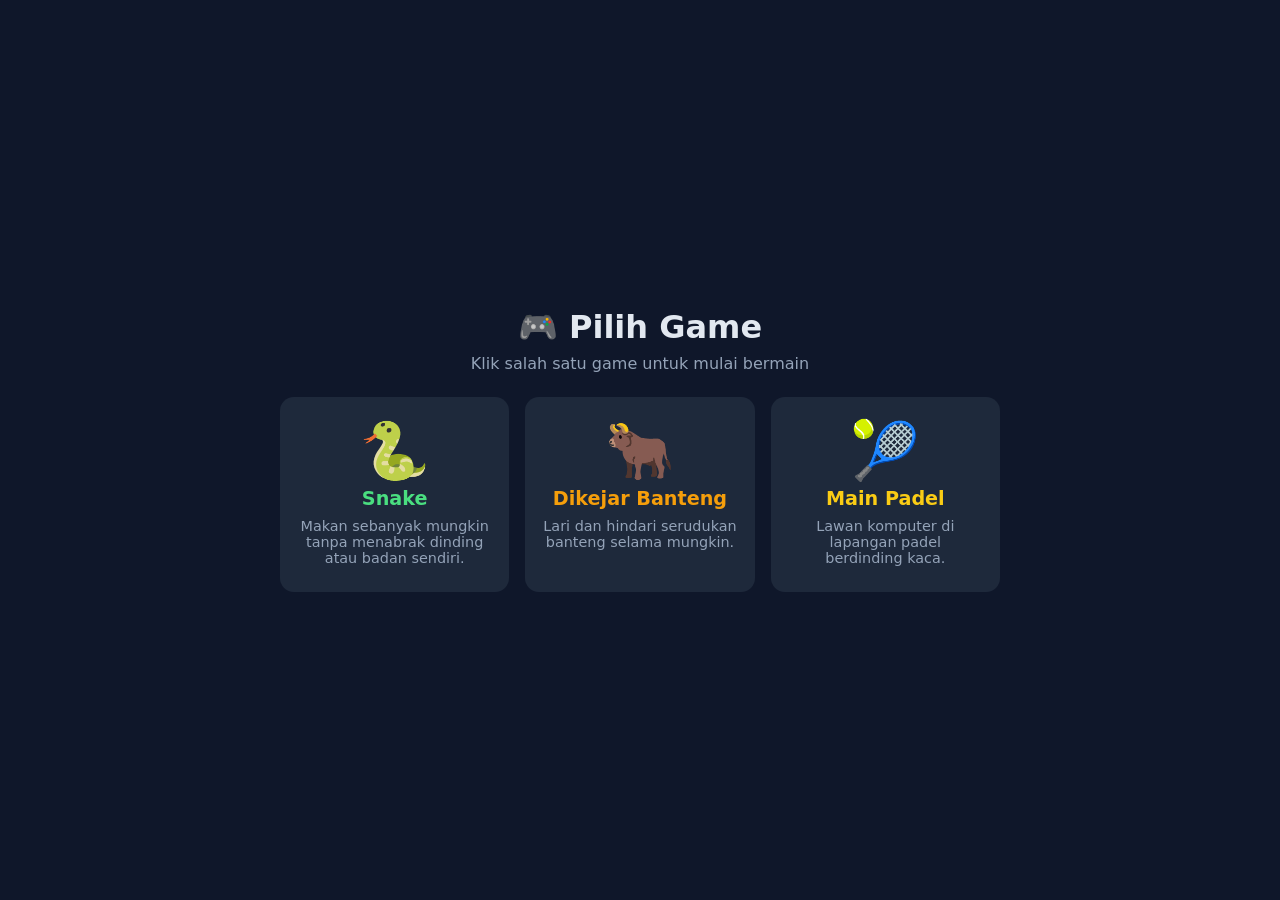
==== commit 48a553c1: "push" ====
--- a/index.html
+++ b/index.html
@@ -3,7 +3,7 @@
     <head>
         <meta charset="UTF-8">
         <meta name="viewport" content="width=device-width, initial-scale=1.0">
-        <title>Game Snake</title>
+        <title>Pilih Game</title>
         <style>
             * {
                 box-sizing: border-box;
@@ -16,7 +16,7 @@
                 flex-direction: column;
                 align-items: center;
                 justify-content: center;
-                gap: 1rem;
+                gap: 1.5rem;
                 padding: 1rem;
                 font-family: system-ui, -apple-system, "Segoe UI", Roboto, sans-serif;
                 background: #0f172a;
@@ -25,290 +25,83 @@
 
             h1 {
                 margin: 0;
+                text-align: center;
             }
 
-            .info {
-                display: flex;
-                gap: 2rem;
-                font-size: 1.1rem;
+            .subjudul {
+                margin: -1rem 0 0;
+                color: #94a3b8;
+                text-align: center;
             }
 
-            .papan {
-                position: relative;
-                width: min(400px, 100%);
+            .daftar-game {
+                display: grid;
+                grid-template-columns: repeat(auto-fit, minmax(200px, 1fr));
+                gap: 1rem;
+                width: min(720px, 100%);
             }
 
-            canvas {
-                display: block;
-                width: 100%;
-                aspect-ratio: 1;
+            .kartu {
+                display: flex;
+                flex-direction: column;
+                align-items: center;
+                gap: 0.5rem;
+                padding: 1.5rem 1rem;
+                border-radius: 14px;
                 background: #1e293b;
-                border: 3px solid #334155;
-                border-radius: 8px;
+                border: 2px solid transparent;
+                color: inherit;
+                text-decoration: none;
+                text-align: center;
+                transition: transform 0.15s, border-color 0.15s;
             }
 
-            .pesan {
-                position: absolute;
-                inset: 0;
-                display: grid;
-                place-items: center;
-                margin: 0;
-                padding: 1rem;
-                text-align: center;
-                font-size: 1.2rem;
-                background: rgba(15, 23, 42, 0.75);
-                border-radius: 8px;
+            .kartu:hover,
+            .kartu:focus-visible {
+                transform: translateY(-4px);
+                border-color: var(--warna);
             }
 
-            .pesan[hidden] {
-                display: none;
+            .ikon {
+                font-size: 3.5rem;
+                line-height: 1;
             }
 
-            button {
-                font: inherit;
-                cursor: pointer;
-                border: none;
-                border-radius: 8px;
-                background: #22c55e;
-                color: #052e16;
-                font-weight: 700;
-                padding: 0.6rem 1.5rem;
+            .kartu h2 {
+                margin: 0;
+                font-size: 1.2rem;
+                color: var(--warna);
             }
 
-            .tombol-arah {
-                display: grid;
-                grid-template-columns: repeat(3, 56px);
-                gap: 6px;
-            }
-
-            .tombol-arah button {
-                height: 56px;
-                padding: 0;
-                background: #334155;
-                color: #e2e8f0;
-            }
-
-            .tombol-arah [data-arah="atas"] { grid-column: 2; }
-            .tombol-arah [data-arah="kiri"] { grid-column: 1; grid-row: 2; }
-            .tombol-arah [data-arah="bawah"] { grid-column: 2; grid-row: 2; }
-            .tombol-arah [data-arah="kanan"] { grid-column: 3; grid-row: 2; }
-
-            .petunjuk {
+            .kartu p {
                 margin: 0;
                 color: #94a3b8;
                 font-size: 0.9rem;
-                text-align: center;
             }
         </style>
     </head>
     <body>
-        <h1>🐍 Game Snake</h1>
+        <h1>🎮 Pilih Game</h1>
+        <p class="subjudul">Klik salah satu game untuk mulai bermain</p>
 
-        <div class="info">
-            <span>Skor: <strong id="skor">0</strong></span>
-            <span>Terbaik: <strong id="terbaik">0</strong></span>
-        </div>
+        <main class="daftar-game">
+            <a class="kartu" href="snake.html" style="--warna: #4ade80">
+                <span class="ikon">🐍</span>
+                <h2>Snake</h2>
+                <p>Makan sebanyak mungkin tanpa menabrak dinding atau badan sendiri.</p>
+            </a>
 
-        <div class="papan">
-            <canvas id="kanvas" width="400" height="400"></canvas>
-            <p class="pesan" id="pesan">Tekan Spasi atau tombol Mulai</p>
-        </div>
+            <a class="kartu" href="banteng.html" style="--warna: #f59e0b">
+                <span class="ikon">🐂</span>
+                <h2>Dikejar Banteng</h2>
+                <p>Lari dan hindari serudukan banteng selama mungkin.</p>
+            </a>
 
-        <button id="tombol-mulai">Mulai</button>
-
-        <div class="tombol-arah">
-            <button data-arah="atas" aria-label="Atas">▲</button>
-            <button data-arah="kiri" aria-label="Kiri">◀</button>
-            <button data-arah="bawah" aria-label="Bawah">▼</button>
-            <button data-arah="kanan" aria-label="Kanan">▶</button>
-        </div>
-
-        <p class="petunjuk">Kontrol: tombol panah / WASD · Spasi = mulai / jeda</p>
-
-        <script>
-            // ===== PENGATURAN =====
-            const kanvas = document.getElementById("kanvas");
-            const ctx = kanvas.getContext("2d");
-            const UKURAN_KOTAK = 20;                       // ukuran satu kotak (piksel)
-            const JUMLAH_KOTAK = kanvas.width / UKURAN_KOTAK; // 20 x 20 kotak
-            const KECEPATAN_AWAL = 150;                    // milidetik per langkah
-
-            const elSkor = document.getElementById("skor");
-            const elTerbaik = document.getElementById("terbaik");
-            const elPesan = document.getElementById("pesan");
-            const tombolMulai = document.getElementById("tombol-mulai");
-
-            const ARAH = {
-                atas: { x: 0, y: -1 },
-                bawah: { x: 0, y: 1 },
-                kiri: { x: -1, y: 0 },
-                kanan: { x: 1, y: 0 },
-            };
-
-            // ===== STATUS GAME =====
-            let ular, arah, arahBerikutnya, makanan, skor, kecepatan, timer;
-            let sedangMain = false;
-            let terbaik = Number(localStorage.getItem("snake-terbaik")) || 0;
-            elTerbaik.textContent = terbaik;
-
-            function mulaiGame() {
-                ular = [
-                    { x: 10, y: 10 },
-                    { x: 9, y: 10 },
-                    { x: 8, y: 10 },
-                ];
-                arah = ARAH.kanan;
-                arahBerikutnya = ARAH.kanan;
-                skor = 0;
-                kecepatan = KECEPATAN_AWAL;
-                elSkor.textContent = skor;
-                taruhMakanan();
-                lanjutkan();
-            }
-
-            function lanjutkan() {
-                sedangMain = true;
-                elPesan.hidden = true;
-                tombolMulai.textContent = "Jeda";
-                clearInterval(timer);
-                timer = setInterval(langkah, kecepatan);
-            }
-
-            function jeda() {
-                sedangMain = false;
-                clearInterval(timer);
-                tampilkanPesan("Jeda — tekan Spasi untuk lanjut");
-                tombolMulai.textContent = "Lanjut";
-            }
-
-            function gameOver() {
-                sedangMain = false;
-                clearInterval(timer);
-                ular = null; // tandai bahwa game harus diulang dari awal
-                if (skor > terbaik) {
-                    terbaik = skor;
-                    localStorage.setItem("snake-terbaik", terbaik);
-                    elTerbaik.textContent = terbaik;
-                }
-                tampilkanPesan(`Game Over! Skor: ${skor}`);
-                tombolMulai.textContent = "Main Lagi";
-            }
-
-            function tampilkanPesan(teks) {
-                elPesan.textContent = teks;
-                elPesan.hidden = false;
-            }
-
-            // Taruh makanan di kotak acak yang tidak tertutup badan ular
-            function taruhMakanan() {
-                do {
-                    makanan = {
-                        x: Math.floor(Math.random() * JUMLAH_KOTAK),
-                        y: Math.floor(Math.random() * JUMLAH_KOTAK),
-                    };
-                } while (ular.some((bagian) => bagian.x === makanan.x && bagian.y === makanan.y));
-            }
-
-            // ===== SATU LANGKAH PERMAINAN =====
-            function langkah() {
-                arah = arahBerikutnya;
-                const kepala = { x: ular[0].x + arah.x, y: ular[0].y + arah.y };
-
-                // Menabrak dinding?
-                const kenaDinding =
-                    kepala.x < 0 || kepala.y < 0 || kepala.x >= JUMLAH_KOTAK || kepala.y >= JUMLAH_KOTAK;
-                // Menabrak badan sendiri?
-                const kenaBadan = ular.some((bagian) => bagian.x === kepala.x && bagian.y === kepala.y);
-
-                if (kenaDinding || kenaBadan) {
-                    gameOver();
-                    return;
-                }
-
-                ular.unshift(kepala); // tambah kepala baru di depan
-
-                if (kepala.x === makanan.x && kepala.y === makanan.y) {
-                    skor++;
-                    elSkor.textContent = skor;
-                    taruhMakanan();
-                    // Makin lama makin cepat (paling cepat 60 ms)
-                    if (kecepatan > 60) {
-                        kecepatan -= 4;
-                        clearInterval(timer);
-                        timer = setInterval(langkah, kecepatan);
-                    }
-                } else {
-                    ular.pop(); // tidak makan: buang ekor supaya panjang tetap
-                }
-
-                gambar();
-            }
-
-            // ===== MENGGAMBAR =====
-            function gambarKotak(x, y, warna) {
-                ctx.fillStyle = warna;
-                ctx.fillRect(x * UKURAN_KOTAK + 1, y * UKURAN_KOTAK + 1, UKURAN_KOTAK - 2, UKURAN_KOTAK - 2);
-            }
-
-            function gambar() {
-                ctx.clearRect(0, 0, kanvas.width, kanvas.height);
-                if (!ular) return;
-
-                // Makanan
-                gambarKotak(makanan.x, makanan.y, "#ef4444");
-
-                // Ular: kepala lebih terang dari badan
-                ular.forEach((bagian, i) => {
-                    gambarKotak(bagian.x, bagian.y, i === 0 ? "#4ade80" : "#16a34a");
-                });
-            }
-
-            // ===== KONTROL =====
-            function ubahArah(namaArah) {
-                const baru = ARAH[namaArah];
-                // Ular tidak boleh langsung berbalik arah
-                if (baru.x === -arah.x && baru.y === -arah.y) return;
-                arahBerikutnya = baru;
-            }
-
-            function tombolMulaiDitekan() {
-                if (sedangMain) jeda();
-                else if (ular) lanjutkan();
-                else mulaiGame();
-            }
-
-            const tombolKeyboard = {
-                ArrowUp: "atas", w: "atas", W: "atas",
-                ArrowDown: "bawah", s: "bawah", S: "bawah",
-                ArrowLeft: "kiri", a: "kiri", A: "kiri",
-                ArrowRight: "kanan", d: "kanan", D: "kanan",
-            };
-
-            document.addEventListener("keydown", (e) => {
-                if (e.key === " ") {
-                    e.preventDefault();
-                    tombolMulaiDitekan();
-                    return;
-                }
-                const namaArah = tombolKeyboard[e.key];
-                if (namaArah && sedangMain) {
-                    e.preventDefault(); // supaya halaman tidak ikut menggulir
-                    ubahArah(namaArah);
-                }
-            });
-
-            tombolMulai.addEventListener("click", () => {
-                tombolMulai.blur(); // agar Spasi tidak ikut "mengklik" tombol ini lagi
-                tombolMulaiDitekan();
-            });
-
-            document.querySelectorAll(".tombol-arah button").forEach((tombol) => {
-                tombol.addEventListener("click", () => {
-                    if (sedangMain) ubahArah(tombol.dataset.arah);
-                });
-            });
-
-            gambar();
-        </script>
+            <a class="kartu" href="padel.html" style="--warna: #facc15">
+                <span class="ikon">🎾</span>
+                <h2>Main Padel</h2>
+                <p>Lawan komputer di lapangan padel berdinding kaca.</p>
+            </a>
+        </main>
     </body>
 </html>
